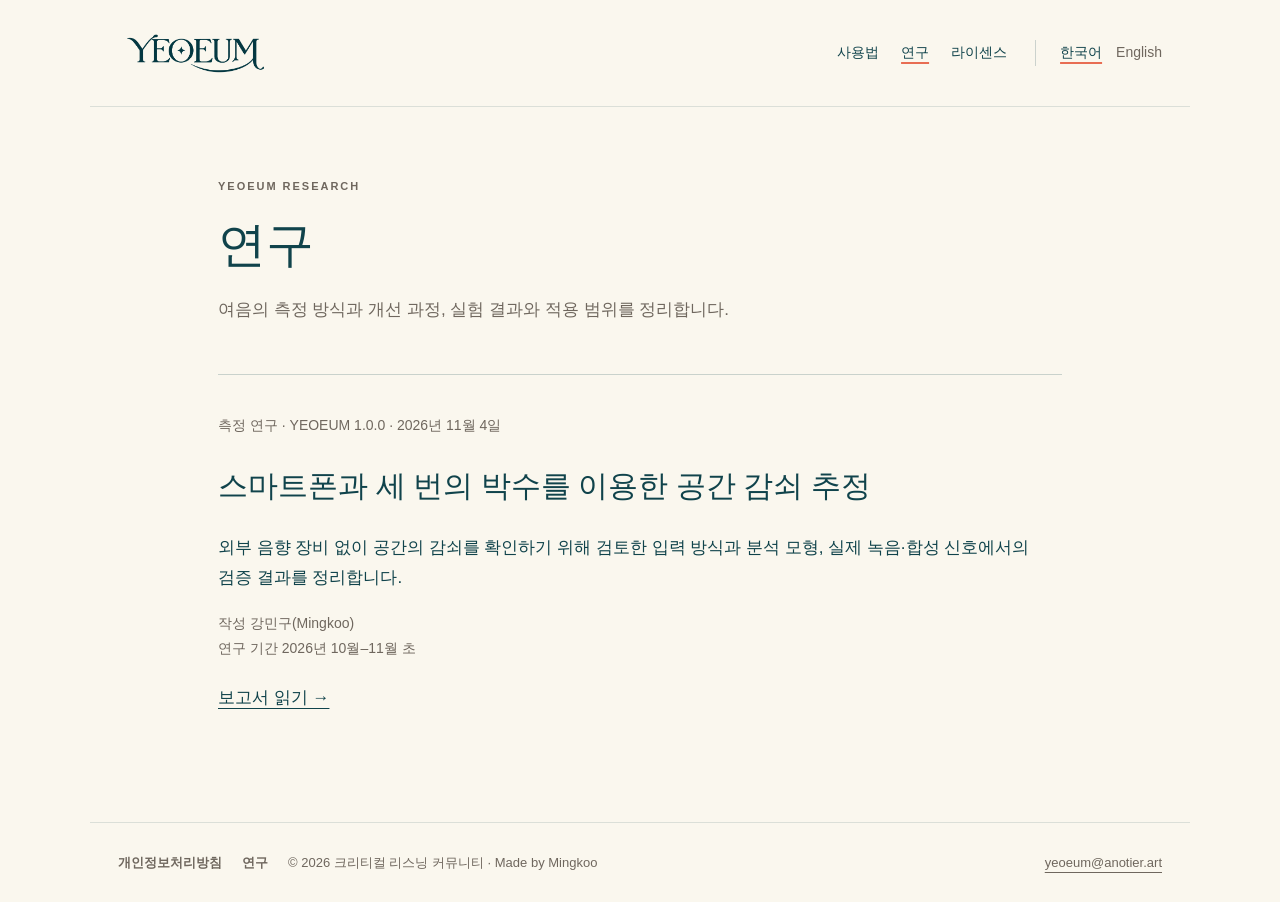
==== research/index.html @ 3257748f "Publish YEOEUM 1.0.0 measurement research report and research archive" ====
<!doctype html><html lang="ko"><head><meta charset="utf-8"><meta name="viewport" content="width=device-width,initial-scale=1"><title>연구 — YEOEUM</title><meta name="description" content="강민구(Mingkoo)의 YEOEUM 측정 연구. 스마트폰과 세 번의 박수를 이용한 공간 감쇠 추정의 설계 과정과 검증 결과."><link rel="canonical" href="https://yeoeum.anotier.art/research/index.html"><meta property="og:type" content="website"><meta property="og:title" content="연구 — YEOEUM"><meta property="og:url" content="https://yeoeum.anotier.art/research/index.html"><link rel="stylesheet" href="../styles.css?v=20261104-research"><link rel="stylesheet" href="research.css?v=1"></head><body><a class="skip" href="#main">본문으로</a><header><a class="brand" href="../index.html" aria-label="YEOEUM 홈"><img src="../assets/wordmark.png" alt="YEOEUM" width="150" height="50"></a><div class="header-nav"><nav aria-label="주 메뉴"><a href="../support.html">사용법</a><a href="index.html" aria-current="page">연구</a><a href="../licenses.html">라이센스</a></nav><nav class="languages" aria-label="Language"><a href="index.html" lang="ko" aria-current="page">한국어</a><a href="index.en.html" lang="en">English</a></nav></div></header><main id="main" class="research-list"><p class="eyebrow">YEOEUM RESEARCH</p><h1>연구</h1><p class="research-intro">여음의 측정 방식과 개선 과정, 실험 결과와 적용 범위를 정리합니다.</p><article class="research-entry"><p class="entry-meta">측정 연구 · YEOEUM 1.0.0 · 2026년 11월 4일</p><h2><a href="measurement-1.0.0.html">스마트폰과 세 번의 박수를 이용한 공간 감쇠 추정</a></h2><p>외부 음향 장비 없이 공간의 감쇠를 확인하기 위해 검토한 입력 방식과 분석 모형, 실제 녹음·합성 신호에서의 검증 결과를 정리합니다.</p><p class="entry-meta">작성 강민구(Mingkoo)<br>연구 기간 2026년 10월–11월 초</p><a class="read-report" href="measurement-1.0.0.html">보고서 읽기 →</a></article></main><footer><div><a href="../privacy.html">개인정보처리방침</a><a href="index.html">연구</a><span>© 2026 크리티컬 리스닝 커뮤니티 · Made by Mingkoo</span></div><a href="mailto:yeoeum@anotier.art">yeoeum@anotier.art</a></footer></body></html>
---- styles.css ----
:root{color-scheme:light;--paper:#faf7ee;--ink:#10434b;--muted:#6f675e;--coral:#e86d53}*{box-sizing:border-box}body{margin:0;color:var(--ink);background:var(--paper);font:17px/1.8 -apple-system,BlinkMacSystemFont,"Apple SD Gothic Neo",sans-serif}a{color:inherit;text-underline-offset:5px}a:focus-visible{outline:3px solid var(--coral);outline-offset:6px}header,main,footer{max-width:1000px;margin:auto;padding:28px}header{display:flex;align-items:center;justify-content:space-between;gap:24px;border-bottom:1px solid #10434b22}header img{width:150px;display:block}nav{display:flex;gap:22px;flex-wrap:wrap;font-size:14px}nav a{text-decoration:none}.hero{min-height:600px;display:flex;flex-direction:column;justify-content:center;align-items:center;text-align:center;background:var(--paper) url(assets/paper.png) center/100% 100%;padding:80px 28px}.hero h1{font:500 clamp(32px,6vw,64px)/1.4 "AppleMyungjo",Georgia,serif;letter-spacing:-.04em;margin:24px 0}.hero p{max-width:540px;color:var(--muted)}.badge{font-size:12px;letter-spacing:.08em;border:1px solid #10434b40;border-radius:30px;padding:5px 15px}.links{display:flex;gap:22px;justify-content:center;flex-wrap:wrap;margin-top:20px}.links a{padding:10px 20px;border:1px solid #10434b55;border-radius:25px;text-decoration:none}.links a:first-child{background:var(--ink);color:var(--paper)}.grid{display:grid;grid-template-columns:repeat(3,1fr);gap:32px;margin:50px 0}.grid article{border-top:2px solid var(--coral);padding-top:16px}.grid h2{font-size:20px}.grid p{font-size:15px;color:var(--muted)}.note{border-left:3px solid var(--coral);padding:12px 22px;background:#e86d5309}.prose{max-width:760px;padding-bottom:80px}.prose h1{font-size:30px;margin:32px 0}.prose h2{font-size:20px;margin-top:38px}.prose p,.prose li{color:#514e48}.prose pre{white-space:pre-wrap;font:14px/1.8 ui-monospace,monospace;overflow-wrap:anywhere}footer{border-top:1px solid #10434b22;color:var(--muted);font-size:13px;display:flex;justify-content:space-between;gap:16px;flex-wrap:wrap}@media(max-width:650px){header{align-items:flex-start;flex-direction:column;gap:16px}nav{gap:16px}.hero{min-height:540px}.grid{grid-template-columns:1fr;gap:22px}header,main,footer{padding:22px}.prose h1{font-size:26px}}
:root{scroll-behavior:smooth}body{overflow-wrap:break-word}.skip{position:absolute;top:-100px;left:20px;padding:10px;background:var(--ink);color:var(--paper);z-index:10}.skip:focus{top:10px}.brand img{height:auto}.header-nav{display:flex;gap:28px;align-items:center}.languages{border-left:1px solid #10434b33;padding-left:24px;gap:14px;white-space:nowrap}.languages a{color:var(--muted)}nav a[aria-current=page]{color:var(--ink);text-decoration:underline;text-decoration-color:var(--coral);text-decoration-thickness:2px}.hero{position:relative;isolation:isolate;overflow:hidden;min-height:640px;background-image:none;padding:88px 30px}.hero:before{content:"";position:absolute;width:620px;height:620px;border:1px solid #10434b0d;border-radius:50%;box-shadow:0 0 0 70px #10434b04,0 0 0 140px #e86d5304;left:50%;top:50%;transform:translate(-50%,-50%);z-index:-1;pointer-events:none}.eyebrow{font-size:11px!important;font-weight:600;letter-spacing:.18em;color:var(--muted);margin:28px 0 0}.hero h1{margin:22px 0 12px;line-height:1.3;max-width:900px}.hero p{max-width:600px}.hero .availability{font-size:13px;max-width:600px;margin-top:28px}.links a{transition:background .15s ease}.links a:hover{background:#10434b12}.links a:first-child:hover{background:#1d5861}.step{font-size:12px;color:var(--coral);letter-spacing:.12em}.grid{margin:42px 0 72px}.grid h2{line-height:1.5}.statement{max-width:700px;margin:65px auto 80px;text-align:center}.statement h2{font:500 clamp(26px,4vw,38px)/1.4 Georgia,"AppleMyungjo",serif;letter-spacing:-.03em}.statement p{color:var(--muted)}.note h2{font-size:18px;margin:0 0 8px}.note p{margin:0}.contact{padding:48px 0 36px}.contact h2{font-size:20px}.contact p{max-width:700px;color:var(--muted);font-size:15px}.lead{font-size:22px}.prose{max-width:800px}.prose .note{font-size:15px}.prose li{padding-left:4px;margin:12px 0}.prose pre{padding:20px;background:#10434b05;border-radius:4px}footer>div{display:flex;gap:20px;flex-wrap:wrap}footer>div>a{font-weight:600;text-decoration:none}header{max-width:1100px}main,footer{max-width:1100px}@media(max-width:760px){.header-nav{flex-wrap:wrap;gap:16px}header{align-items:flex-start;flex-direction:column}.hero{min-height:570px;padding:70px 12px}.languages{border-left:none;padding-left:0}.header-nav>nav:first-child{gap:16px}.hero h1{font-size:clamp(29px,6vw,46px)}.grid{margin:24px 0 56px}.statement{margin:40px 0 50px}header,main,footer{padding:22px}.prose{padding-bottom:60px}.contact{padding-top:32px}}@media(prefers-reduced-motion:reduce){:root{scroll-behavior:auto}.links a{transition:none}}
html[lang=ko] h1,html[lang=ko] h2,html[lang=ko] p{word-break:keep-all;overflow-wrap:break-word}

.links a{display:inline-flex;align-items:center;justify-content:center;min-width:144px;min-height:48px;padding:10px 24px;white-space:nowrap}

.note .research-link{margin-top:14px;font-size:14px}
---- research/research.css ----
.research-list{max-width:900px;padding-top:42px;padding-bottom:100px}.research-list h1{font:500 clamp(32px,5vw,48px)/1.4 Georgia,"AppleMyungjo",serif;margin:14px 0}.research-intro{color:var(--muted);max-width:650px}.research-entry{margin-top:48px;padding-top:24px;border-top:1px solid #10434b35}.research-entry h2{font:500 clamp(23px,4vw,30px)/1.5 Georgia,"AppleMyungjo",serif}.research-entry h2 a{text-decoration:none}.entry-meta{font-size:14px;color:var(--muted)}.read-report{display:inline-block;padding:8px 0}.report{max-width:960px;padding-bottom:100px}.breadcrumb{font-size:13px;color:var(--muted);margin:16px 0 32px}.report article>h1{font:500 clamp(28px,4.5vw,42px)/1.45 Georgia,"AppleMyungjo",serif;letter-spacing:-.035em;margin:22px 0}.report article>h1+p{font-size:21px;margin-bottom:16px}.report article>h1+p+p,.report article>h1+p+p+p{font-size:14px;color:var(--muted)}.report h2{font-size:25px;font-weight:500;line-height:1.55;margin:65px 0 24px;padding-top:14px;border-top:1px solid #10434b25}.report h3{font-size:20px;font-weight:500;margin:36px 0 18px;line-height:1.6}.report p,.report li{color:#424a48}.report p{margin:0 0 22px}.report li{margin:10px 0}.report figure{margin:32px 0 42px}.report figure img{display:block;width:100%;height:auto;border:1px solid #10434b22;border-radius:3px}.report figcaption{font-size:13px;line-height:1.85;color:var(--muted);margin-top:12px}.table-scroll{max-width:100%;overflow-x:auto;margin:24px 0 30px;border-top:1px solid #10434b35;border-bottom:1px solid #10434b35}.report table{width:100%;border-collapse:collapse;font-size:14px;line-height:1.7}.report th{font-weight:500;background:#10434b07;text-align:left}.report td,.report th{padding:12px 14px;vertical-align:top;border-bottom:1px solid #10434b18;min-width:105px}.report td:first-child{min-width:125px}.equation,.katex-display{max-width:100%;overflow-x:auto;overflow-y:hidden;padding:6px 0}.katex{font-size:1.05em!important}.report-toc{border-bottom:1px solid #10434b22;padding:14px 0;margin:0 0 22px}.report-toc summary{cursor:pointer;font-size:14px}.report-toc nav{display:block;font-size:14px}.report-toc ol{padding-left:22px}.report-toc li{margin:8px 0}.report-end{margin-top:48px;border-top:1px solid #10434b25;padding-top:24px;display:flex;justify-content:space-between;gap:22px}.research-link{font-size:14px;margin-top:14px!important}@media(max-width:600px){.report h2{font-size:22px;margin-top:46px}.report h3{font-size:19px}.report figure{margin:25px -8px 32px}.report figcaption{padding:0 8px;font-size:12px}.report td,.report th{padding:10px;font-size:13px}.report-end{flex-direction:column}.report article>h1+p{font-size:18px}}@media print{header,footer,.skip,.report-toc,.breadcrumb,.report-end{display:none}body{background:white;color:black}.report{max-width:none;padding:0}.report figure,.report table{break-inside:avoid}.table-scroll{overflow:visible}.report h2{break-after:avoid}.report a{color:inherit;text-decoration:none}}
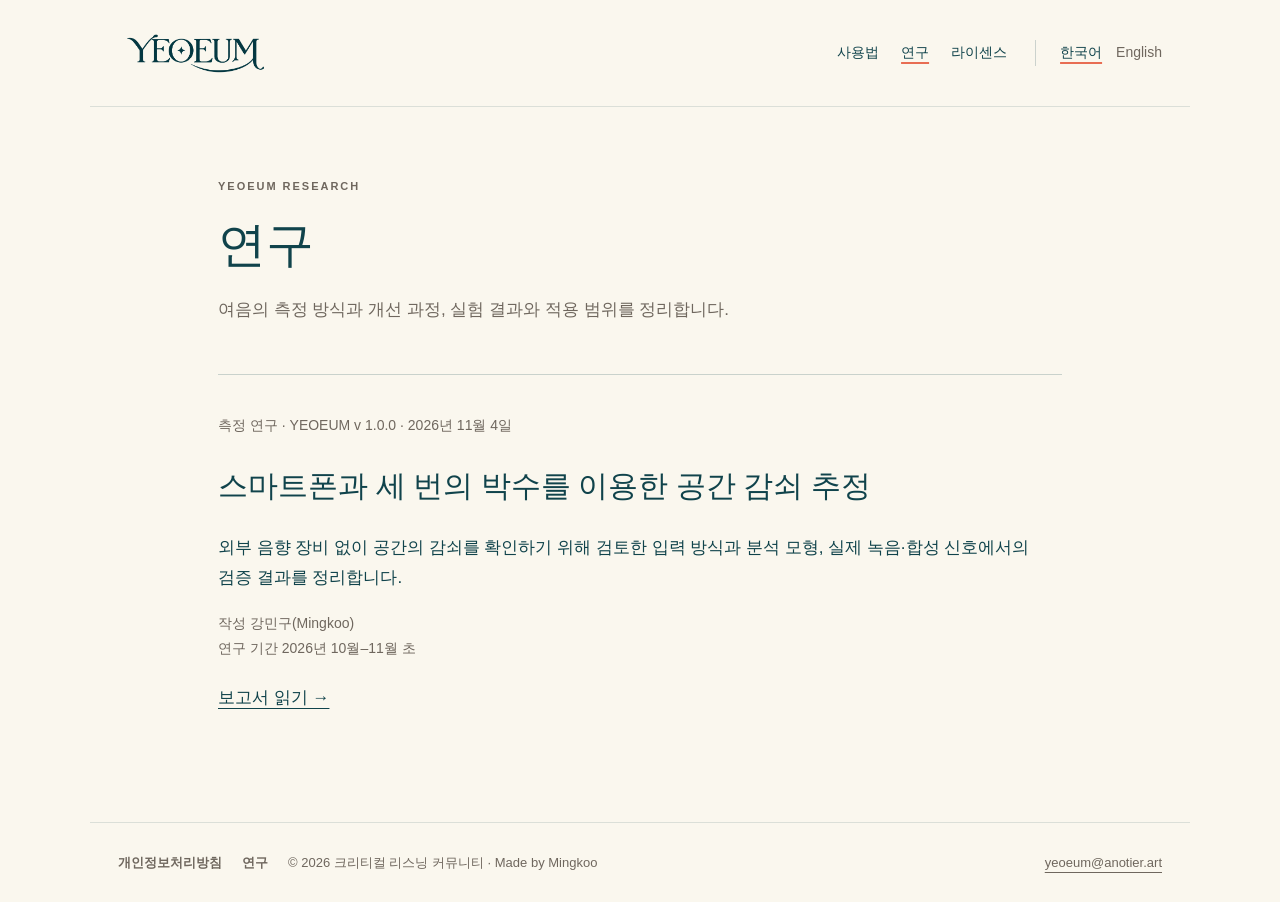
==== commit e724e17a: "Clarify v 1.0.0 research outcomes and supported use; normalize version labels" ====
--- a/research/index.html
+++ b/research/index.html
@@ -1 +1 @@
-<!doctype html><html lang="ko"><head><meta charset="utf-8"><meta name="viewport" content="width=device-width,initial-scale=1"><title>연구 — YEOEUM</title><meta name="description" content="강민구(Mingkoo)의 YEOEUM 측정 연구. 스마트폰과 세 번의 박수를 이용한 공간 감쇠 추정의 설계 과정과 검증 결과."><link rel="canonical" href="https://yeoeum.anotier.art/research/index.html"><meta property="og:type" content="website"><meta property="og:title" content="연구 — YEOEUM"><meta property="og:url" content="https://yeoeum.anotier.art/research/index.html"><link rel="stylesheet" href="../styles.css?v=20261104-research"><link rel="stylesheet" href="research.css?v=1"></head><body><a class="skip" href="#main">본문으로</a><header><a class="brand" href="../index.html" aria-label="YEOEUM 홈"><img src="../assets/wordmark.png" alt="YEOEUM" width="150" height="50"></a><div class="header-nav"><nav aria-label="주 메뉴"><a href="../support.html">사용법</a><a href="index.html" aria-current="page">연구</a><a href="../licenses.html">라이센스</a></nav><nav class="languages" aria-label="Language"><a href="index.html" lang="ko" aria-current="page">한국어</a><a href="index.en.html" lang="en">English</a></nav></div></header><main id="main" class="research-list"><p class="eyebrow">YEOEUM RESEARCH</p><h1>연구</h1><p class="research-intro">여음의 측정 방식과 개선 과정, 실험 결과와 적용 범위를 정리합니다.</p><article class="research-entry"><p class="entry-meta">측정 연구 · YEOEUM 1.0.0 · 2026년 11월 4일</p><h2><a href="measurement-1.0.0.html">스마트폰과 세 번의 박수를 이용한 공간 감쇠 추정</a></h2><p>외부 음향 장비 없이 공간의 감쇠를 확인하기 위해 검토한 입력 방식과 분석 모형, 실제 녹음·합성 신호에서의 검증 결과를 정리합니다.</p><p class="entry-meta">작성 강민구(Mingkoo)<br>연구 기간 2026년 10월–11월 초</p><a class="read-report" href="measurement-1.0.0.html">보고서 읽기 →</a></article></main><footer><div><a href="../privacy.html">개인정보처리방침</a><a href="index.html">연구</a><span>© 2026 크리티컬 리스닝 커뮤니티 · Made by Mingkoo</span></div><a href="mailto:yeoeum@anotier.art">yeoeum@anotier.art</a></footer></body></html>+<!doctype html><html lang="ko"><head><meta charset="utf-8"><meta name="viewport" content="width=device-width,initial-scale=1"><title>연구 — YEOEUM</title><meta name="description" content="강민구(Mingkoo)의 YEOEUM 측정 연구. 스마트폰과 세 번의 박수를 이용한 공간 감쇠 추정의 설계 과정과 검증 결과."><link rel="canonical" href="https://yeoeum.anotier.art/research/index.html"><meta property="og:type" content="website"><meta property="og:title" content="연구 — YEOEUM"><meta property="og:url" content="https://yeoeum.anotier.art/research/index.html"><link rel="stylesheet" href="../styles.css?v=20261104-research"><link rel="stylesheet" href="research.css?v=1"></head><body><a class="skip" href="#main">본문으로</a><header><a class="brand" href="../index.html" aria-label="YEOEUM 홈"><img src="../assets/wordmark.png" alt="YEOEUM" width="150" height="50"></a><div class="header-nav"><nav aria-label="주 메뉴"><a href="../support.html">사용법</a><a href="index.html" aria-current="page">연구</a><a href="../licenses.html">라이센스</a></nav><nav class="languages" aria-label="Language"><a href="index.html" lang="ko" aria-current="page">한국어</a><a href="index.en.html" lang="en">English</a></nav></div></header><main id="main" class="research-list"><p class="eyebrow">YEOEUM RESEARCH</p><h1>연구</h1><p class="research-intro">여음의 측정 방식과 개선 과정, 실험 결과와 적용 범위를 정리합니다.</p><article class="research-entry"><p class="entry-meta">측정 연구 · YEOEUM v 1.0.0 · 2026년 11월 4일</p><h2><a href="measurement-1.0.0.html">스마트폰과 세 번의 박수를 이용한 공간 감쇠 추정</a></h2><p>외부 음향 장비 없이 공간의 감쇠를 확인하기 위해 검토한 입력 방식과 분석 모형, 실제 녹음·합성 신호에서의 검증 결과를 정리합니다.</p><p class="entry-meta">작성 강민구(Mingkoo)<br>연구 기간 2026년 10월–11월 초</p><a class="read-report" href="measurement-1.0.0.html">보고서 읽기 →</a></article></main><footer><div><a href="../privacy.html">개인정보처리방침</a><a href="index.html">연구</a><span>© 2026 크리티컬 리스닝 커뮤니티 · Made by Mingkoo</span></div><a href="mailto:yeoeum@anotier.art">yeoeum@anotier.art</a></footer></body></html>
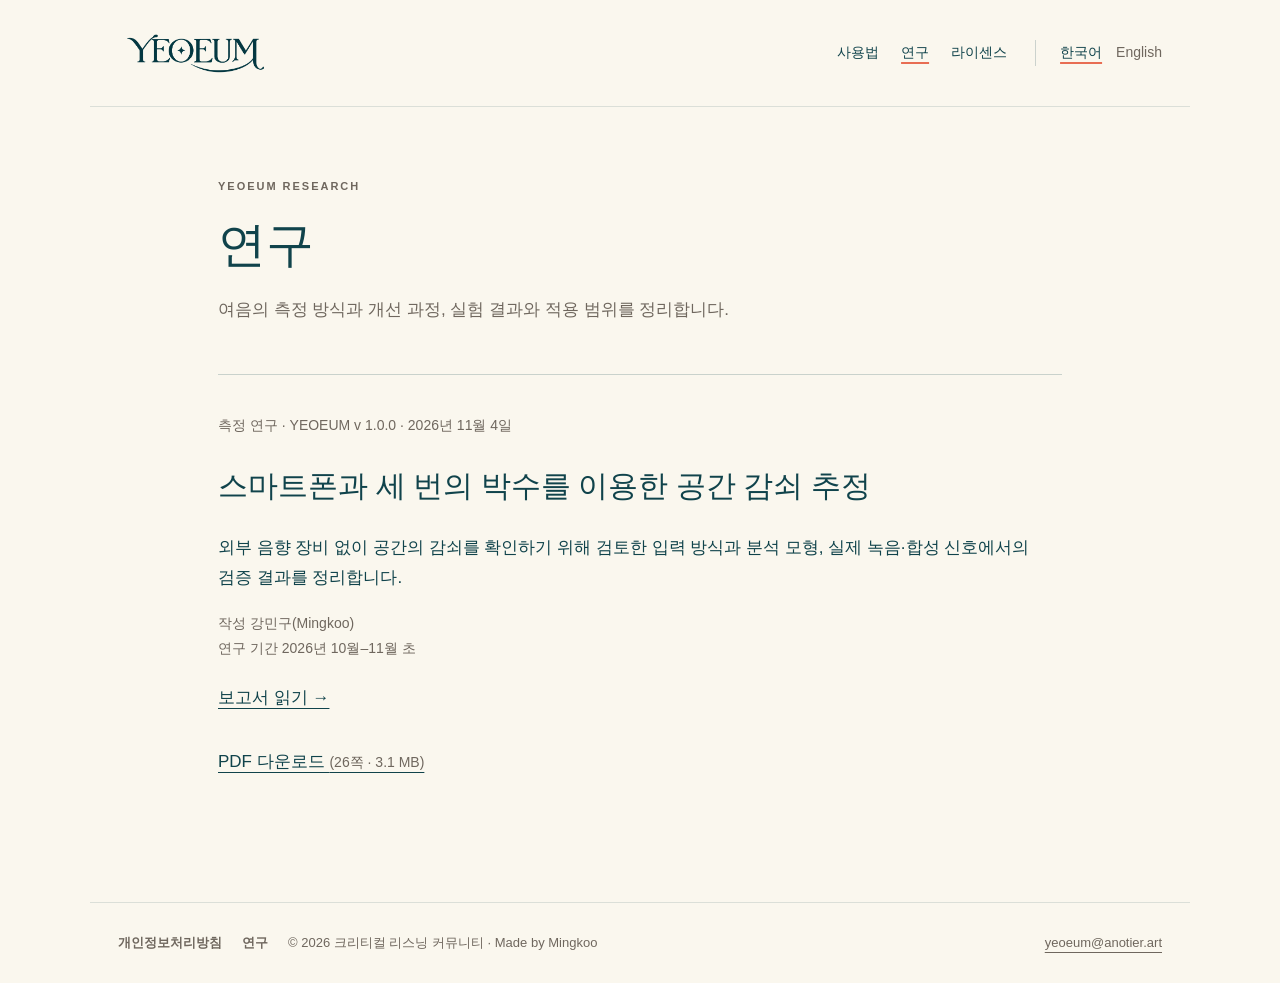
==== commit a38bd235: "Publish downloadable research PDF with author copyright notice" ====
--- a/research/index.html
+++ b/research/index.html
@@ -1 +1 @@
-<!doctype html><html lang="ko"><head><meta charset="utf-8"><meta name="viewport" content="width=device-width,initial-scale=1"><title>연구 — YEOEUM</title><meta name="description" content="강민구(Mingkoo)의 YEOEUM 측정 연구. 스마트폰과 세 번의 박수를 이용한 공간 감쇠 추정의 설계 과정과 검증 결과."><link rel="canonical" href="https://yeoeum.anotier.art/research/index.html"><meta property="og:type" content="website"><meta property="og:title" content="연구 — YEOEUM"><meta property="og:url" content="https://yeoeum.anotier.art/research/index.html"><link rel="stylesheet" href="../styles.css?v=20261104-research"><link rel="stylesheet" href="research.css?v=1"></head><body><a class="skip" href="#main">본문으로</a><header><a class="brand" href="../index.html" aria-label="YEOEUM 홈"><img src="../assets/wordmark.png" alt="YEOEUM" width="150" height="50"></a><div class="header-nav"><nav aria-label="주 메뉴"><a href="../support.html">사용법</a><a href="index.html" aria-current="page">연구</a><a href="../licenses.html">라이센스</a></nav><nav class="languages" aria-label="Language"><a href="index.html" lang="ko" aria-current="page">한국어</a><a href="index.en.html" lang="en">English</a></nav></div></header><main id="main" class="research-list"><p class="eyebrow">YEOEUM RESEARCH</p><h1>연구</h1><p class="research-intro">여음의 측정 방식과 개선 과정, 실험 결과와 적용 범위를 정리합니다.</p><article class="research-entry"><p class="entry-meta">측정 연구 · YEOEUM v 1.0.0 · 2026년 11월 4일</p><h2><a href="measurement-1.0.0.html">스마트폰과 세 번의 박수를 이용한 공간 감쇠 추정</a></h2><p>외부 음향 장비 없이 공간의 감쇠를 확인하기 위해 검토한 입력 방식과 분석 모형, 실제 녹음·합성 신호에서의 검증 결과를 정리합니다.</p><p class="entry-meta">작성 강민구(Mingkoo)<br>연구 기간 2026년 10월–11월 초</p><a class="read-report" href="measurement-1.0.0.html">보고서 읽기 →</a></article></main><footer><div><a href="../privacy.html">개인정보처리방침</a><a href="index.html">연구</a><span>© 2026 크리티컬 리스닝 커뮤니티 · Made by Mingkoo</span></div><a href="mailto:yeoeum@anotier.art">yeoeum@anotier.art</a></footer></body></html>+<!doctype html><html lang="ko"><head><meta charset="utf-8"><meta name="viewport" content="width=device-width,initial-scale=1"><title>연구 — YEOEUM</title><meta name="description" content="강민구(Mingkoo)의 YEOEUM 측정 연구. 스마트폰과 세 번의 박수를 이용한 공간 감쇠 추정의 설계 과정과 검증 결과."><link rel="canonical" href="https://yeoeum.anotier.art/research/index.html"><meta property="og:type" content="website"><meta property="og:title" content="연구 — YEOEUM"><meta property="og:url" content="https://yeoeum.anotier.art/research/index.html"><link rel="stylesheet" href="../styles.css?v=20261104-research"><link rel="stylesheet" href="research.css?v=1"></head><body><a class="skip" href="#main">본문으로</a><header><a class="brand" href="../index.html" aria-label="YEOEUM 홈"><img src="../assets/wordmark.png" alt="YEOEUM" width="150" height="50"></a><div class="header-nav"><nav aria-label="주 메뉴"><a href="../support.html">사용법</a><a href="index.html" aria-current="page">연구</a><a href="../licenses.html">라이센스</a></nav><nav class="languages" aria-label="Language"><a href="index.html" lang="ko" aria-current="page">한국어</a><a href="index.en.html" lang="en">English</a></nav></div></header><main id="main" class="research-list"><p class="eyebrow">YEOEUM RESEARCH</p><h1>연구</h1><p class="research-intro">여음의 측정 방식과 개선 과정, 실험 결과와 적용 범위를 정리합니다.</p><article class="research-entry"><p class="entry-meta">측정 연구 · YEOEUM v 1.0.0 · 2026년 11월 4일</p><h2><a href="measurement-1.0.0.html">스마트폰과 세 번의 박수를 이용한 공간 감쇠 추정</a></h2><p>외부 음향 장비 없이 공간의 감쇠를 확인하기 위해 검토한 입력 방식과 분석 모형, 실제 녹음·합성 신호에서의 검증 결과를 정리합니다.</p><p class="entry-meta">작성 강민구(Mingkoo)<br>연구 기간 2026년 10월–11월 초</p><a class="read-report" href="measurement-1.0.0.html">보고서 읽기 →</a><p class="report-download"><a class="read-report" href="YEOEUM-v1.0.0-report.pdf" download>PDF 다운로드 <span class="entry-meta">(26쪽 · 3.1 MB)</span></a></p></article></main><footer><div><a href="../privacy.html">개인정보처리방침</a><a href="index.html">연구</a><span>© 2026 크리티컬 리스닝 커뮤니티 · Made by Mingkoo</span></div><a href="mailto:yeoeum@anotier.art">yeoeum@anotier.art</a></footer></body></html>
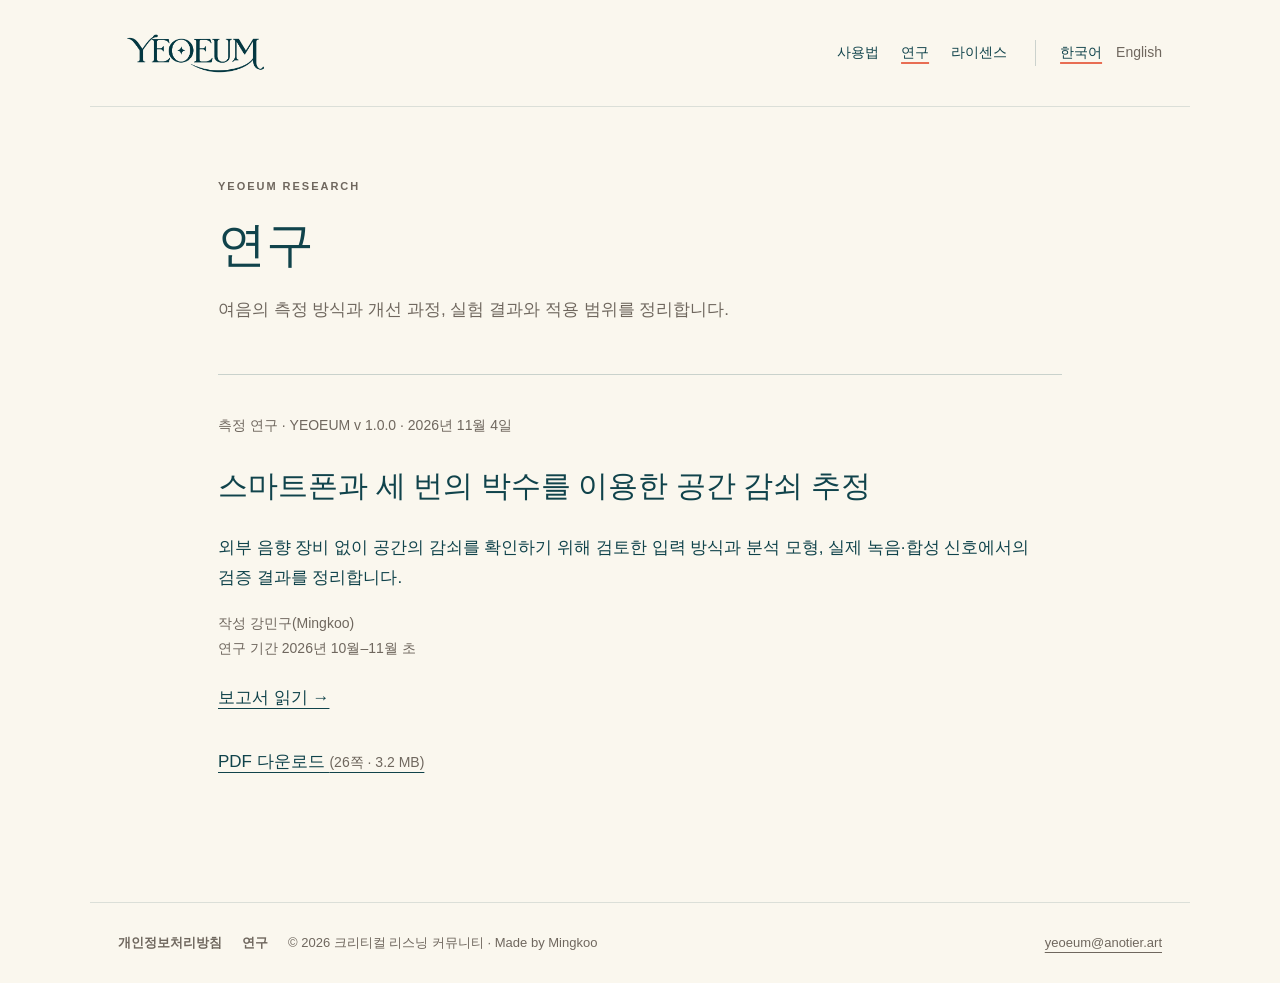
==== commit 487a7f57: "Publish TRACE and BLOOM research report with PDF and related measurement report" ====
--- a/research/index.html
+++ b/research/index.html
@@ -1 +1 @@
-<!doctype html><html lang="ko"><head><meta charset="utf-8"><meta name="viewport" content="width=device-width,initial-scale=1"><title>연구 — YEOEUM</title><meta name="description" content="강민구(Mingkoo)의 YEOEUM 측정 연구. 스마트폰과 세 번의 박수를 이용한 공간 감쇠 추정의 설계 과정과 검증 결과."><link rel="canonical" href="https://yeoeum.anotier.art/research/index.html"><meta property="og:type" content="website"><meta property="og:title" content="연구 — YEOEUM"><meta property="og:url" content="https://yeoeum.anotier.art/research/index.html"><link rel="stylesheet" href="../styles.css?v=20261104-research"><link rel="stylesheet" href="research.css?v=1"></head><body><a class="skip" href="#main">본문으로</a><header><a class="brand" href="../index.html" aria-label="YEOEUM 홈"><img src="../assets/wordmark.png" alt="YEOEUM" width="150" height="50"></a><div class="header-nav"><nav aria-label="주 메뉴"><a href="../support.html">사용법</a><a href="index.html" aria-current="page">연구</a><a href="../licenses.html">라이센스</a></nav><nav class="languages" aria-label="Language"><a href="index.html" lang="ko" aria-current="page">한국어</a><a href="index.en.html" lang="en">English</a></nav></div></header><main id="main" class="research-list"><p class="eyebrow">YEOEUM RESEARCH</p><h1>연구</h1><p class="research-intro">여음의 측정 방식과 개선 과정, 실험 결과와 적용 범위를 정리합니다.</p><article class="research-entry"><p class="entry-meta">측정 연구 · YEOEUM v 1.0.0 · 2026년 11월 4일</p><h2><a href="measurement-1.0.0.html">스마트폰과 세 번의 박수를 이용한 공간 감쇠 추정</a></h2><p>외부 음향 장비 없이 공간의 감쇠를 확인하기 위해 검토한 입력 방식과 분석 모형, 실제 녹음·합성 신호에서의 검증 결과를 정리합니다.</p><p class="entry-meta">작성 강민구(Mingkoo)<br>연구 기간 2026년 10월–11월 초</p><a class="read-report" href="measurement-1.0.0.html">보고서 읽기 →</a><p class="report-download"><a class="read-report" href="YEOEUM-v1.0.0-report.pdf" download>PDF 다운로드 <span class="entry-meta">(26쪽 · 3.1 MB)</span></a></p></article></main><footer><div><a href="../privacy.html">개인정보처리방침</a><a href="index.html">연구</a><span>© 2026 크리티컬 리스닝 커뮤니티 · Made by Mingkoo</span></div><a href="mailto:yeoeum@anotier.art">yeoeum@anotier.art</a></footer></body></html>+<!doctype html><html lang="ko"><head><meta charset="utf-8"><meta name="viewport" content="width=device-width,initial-scale=1"><title>연구 — YEOEUM</title><meta name="description" content="강민구(Mingkoo)의 YEOEUM 측정 연구. 스마트폰과 세 번의 박수를 이용한 공간 감쇠 추정의 설계 과정과 검증 결과."><link rel="canonical" href="https://yeoeum.anotier.art/research/index.html"><meta property="og:type" content="website"><meta property="og:title" content="연구 — YEOEUM"><meta property="og:url" content="https://yeoeum.anotier.art/research/index.html"><link rel="stylesheet" href="../styles.css?v=20261104-research"><link rel="stylesheet" href="research.css?v=1"></head><body><a class="skip" href="#main">본문으로</a><header><a class="brand" href="../index.html" aria-label="YEOEUM 홈"><img src="../assets/wordmark.png" alt="YEOEUM" width="150" height="50"></a><div class="header-nav"><nav aria-label="주 메뉴"><a href="../support.html">사용법</a><a href="index.html" aria-current="page">연구</a><a href="../licenses.html">라이센스</a></nav><nav class="languages" aria-label="Language"><a href="index.html" lang="ko" aria-current="page">한국어</a><a href="index.en.html" lang="en">English</a></nav></div></header><main id="main" class="research-list"><p class="eyebrow">YEOEUM RESEARCH</p><h1>연구</h1><p class="research-intro">여음의 측정 방식과 개선 과정, 실험 결과와 적용 범위를 정리합니다.</p><article class="research-entry"><p class="entry-meta">측정 연구 · YEOEUM v 1.0.0 · 2026년 11월 4일</p><h2><a href="measurement-1.0.0.html">스마트폰과 세 번의 박수를 이용한 공간 감쇠 추정</a></h2><p>외부 음향 장비 없이 공간의 감쇠를 확인하기 위해 검토한 입력 방식과 분석 모형, 실제 녹음·합성 신호에서의 검증 결과를 정리합니다.</p><p class="entry-meta">작성 강민구(Mingkoo)<br>연구 기간 2026년 10월–11월 초</p><a class="read-report" href="measurement-1.0.0.html">보고서 읽기 →</a><p class="report-download"><a class="read-report" href="YEOEUM-v1.0.0-report.pdf" download>PDF 다운로드 <span class="entry-meta">(26쪽 · 3.2 MB)</span></a></p></article></main><footer><div><a href="../privacy.html">개인정보처리방침</a><a href="index.html">연구</a><span>© 2026 크리티컬 리스닝 커뮤니티 · Made by Mingkoo</span></div><a href="mailto:yeoeum@anotier.art">yeoeum@anotier.art</a></footer></body></html>
